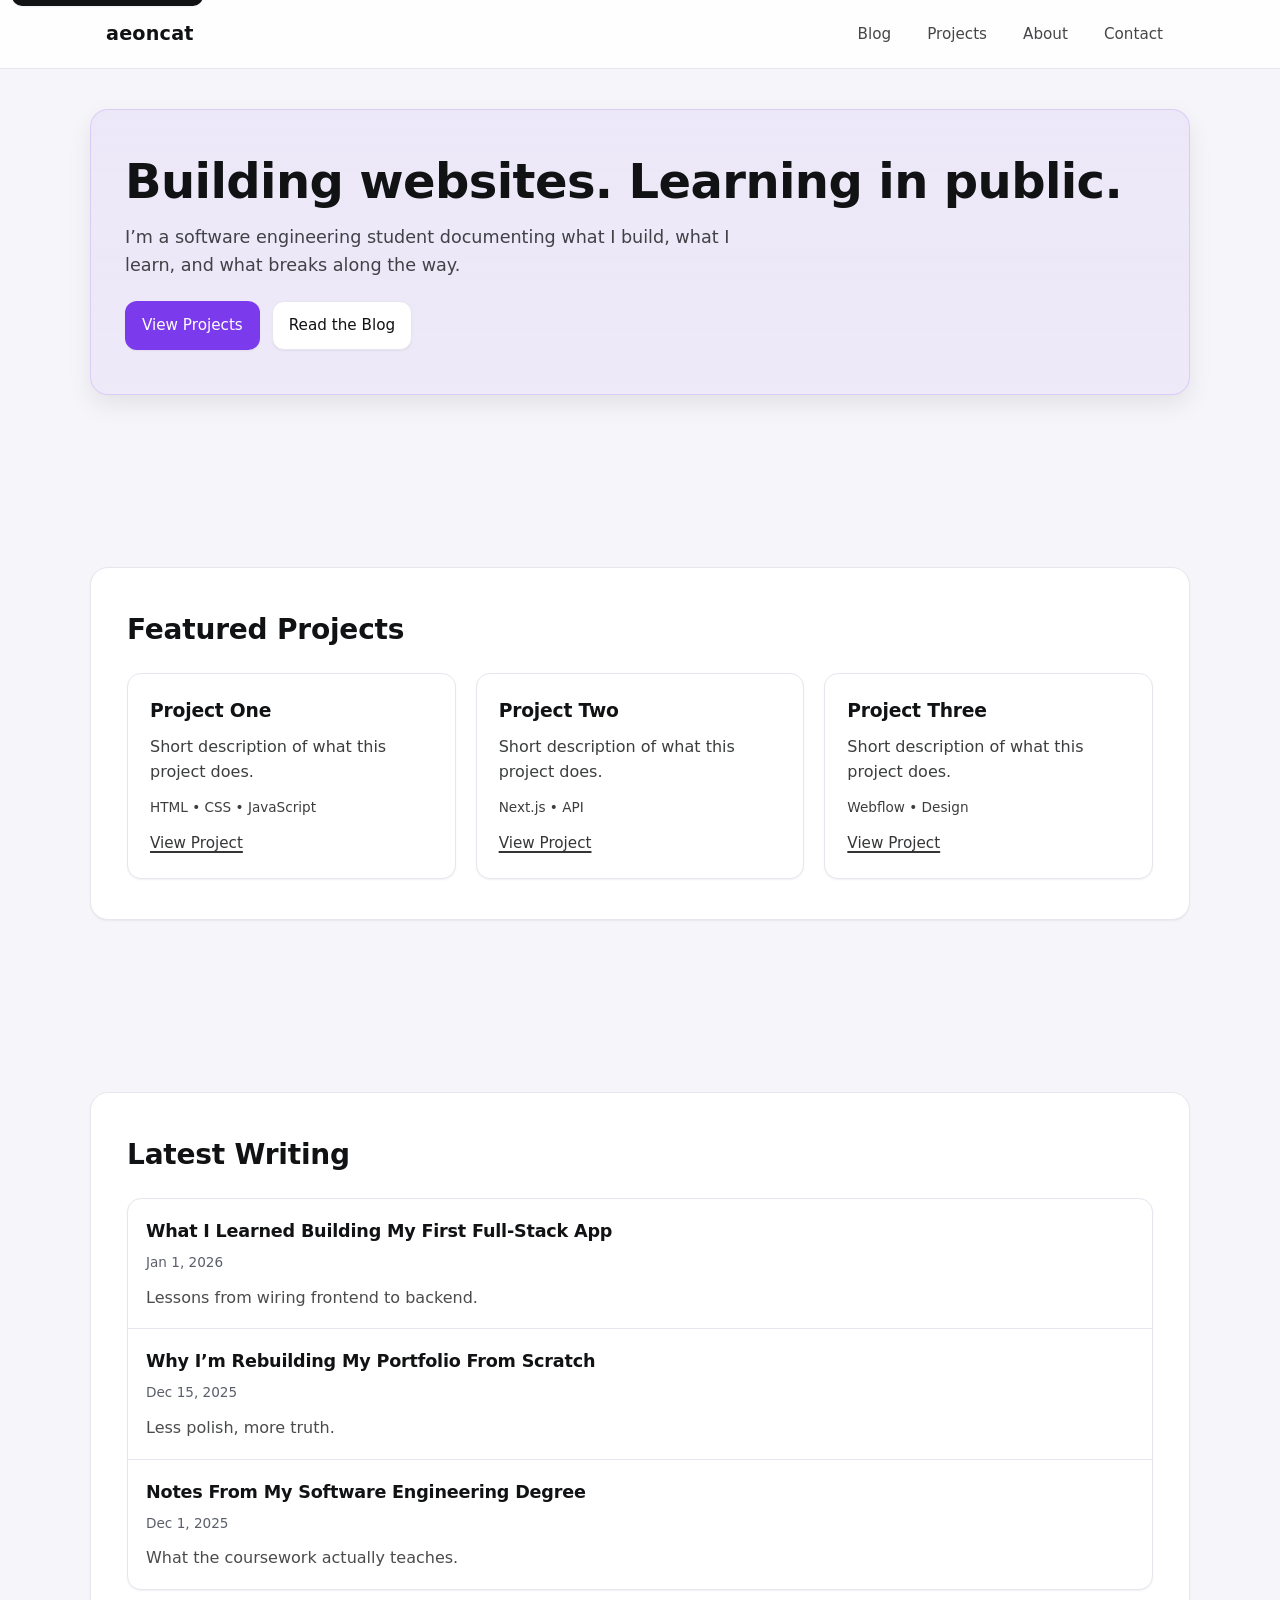
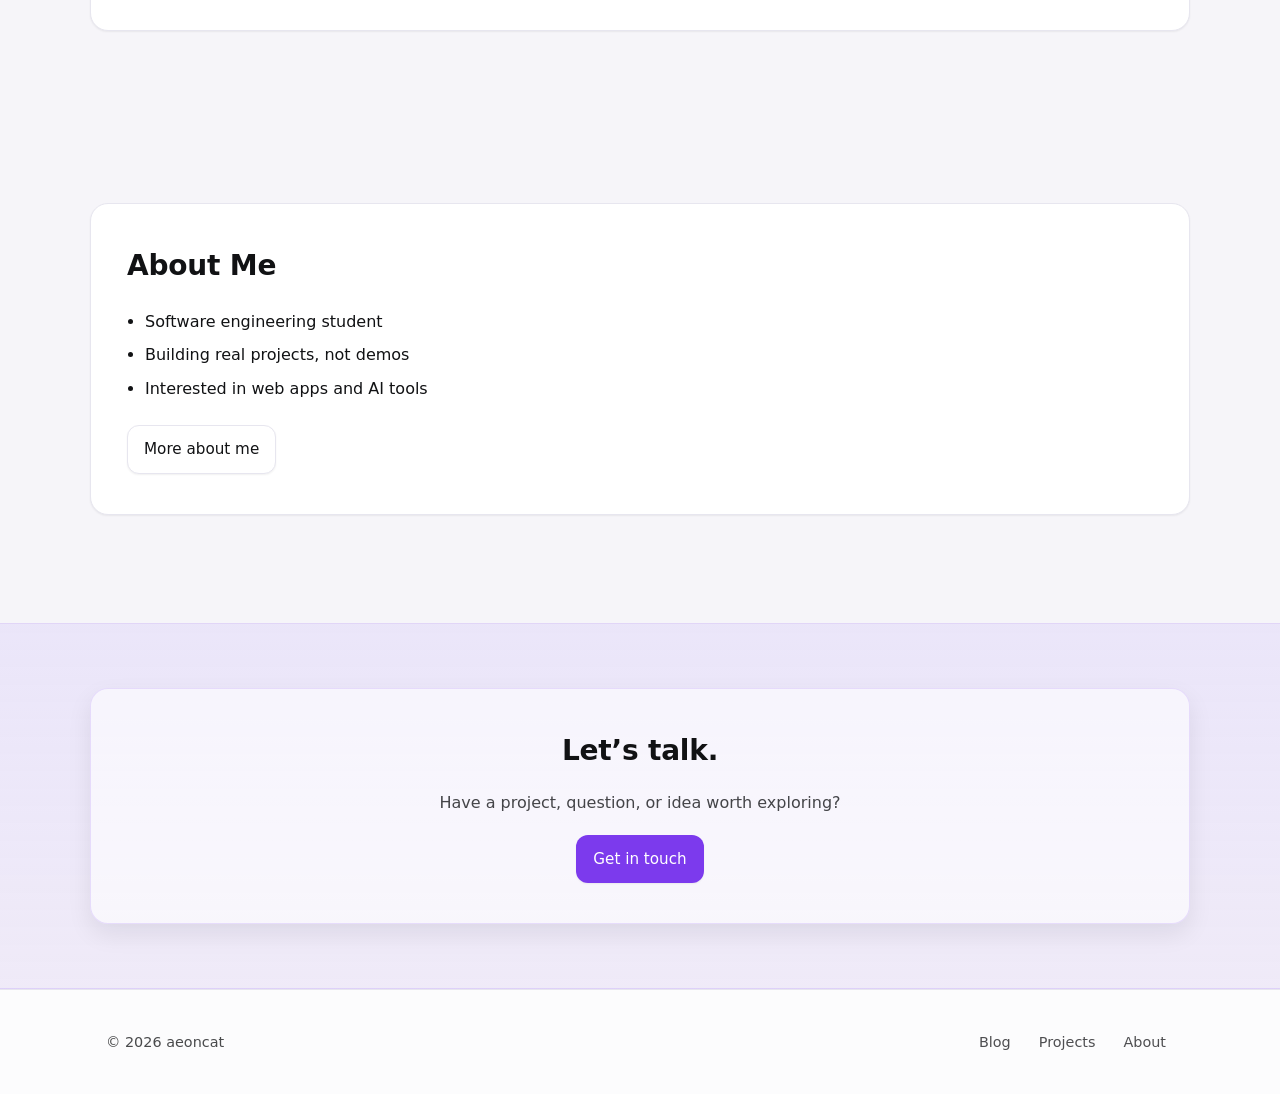
==== index.html @ ac64c687 "deploy again" ====
<!DOCTYPE html>
<html lang="en">

<head>
    <meta charset="UTF-8" />
    <meta name="viewport" content="width=device-width, initial-scale=1.0" />
    <title>aeoncat — blog & portfolio</title>

    <!-- Basic SEO -->
    <meta name="description"
        content="aeoncat — personal blog and portfolio documenting my journey in software engineering and web development." />

    <!-- CSS -->
    <link rel="stylesheet" href="styles.css" />
</head>

<body>

    <!-- Skip link -->
    <a href="#main" class="skip-link">Skip to main content</a>

    <!-- Header -->
    <header class="site-header">
        <div class="container">
            <div class="brand">
                <a href="index.html">aeoncat</a>
            </div>

            <nav class="site-nav">
                <ul>
                    <li><a href="blog.html">Blog</a></li>
                    <li><a href="projects.html">Projects</a></li>
                    <li><a href="about.html">About</a></li>
                    <li><a href="contact.html">Contact</a></li>
                </ul>
            </nav>
        </div>
    </header>

    <!-- Main -->
    <main id="main">

        <!-- Hero -->
        <section class="hero">
            <div class="container">
                <h1>Building websites. Learning in public.</h1>
                <p>
                    I’m a software engineering student documenting what I build,
                    what I learn, and what breaks along the way.
                </p>

                <div class="hero-actions">
                    <a href="projects.html" class="btn primary">View Projects</a>
                    <a href="blog.html" class="btn secondary">Read the Blog</a>
                </div>
            </div>
        </section>

        <!-- Featured Projects -->
        <section class="featured-projects">
            <div class="container">
                <h2>Featured Projects</h2>

                <div class="project-grid">
                    <article class="project-card">
                        <h3>Project One</h3>
                        <p>Short description of what this project does.</p>
                        <p class="tags">HTML • CSS • JavaScript</p>
                        <a href="#" class="link">View Project</a>
                    </article>

                    <article class="project-card">
                        <h3>Project Two</h3>
                        <p>Short description of what this project does.</p>
                        <p class="tags">Next.js • API</p>
                        <a href="#" class="link">View Project</a>
                    </article>

                    <article class="project-card">
                        <h3>Project Three</h3>
                        <p>Short description of what this project does.</p>
                        <p class="tags">Webflow • Design</p>
                        <a href="#" class="link">View Project</a>
                    </article>
                </div>
            </div>
        </section>

        <!-- Latest Blog Posts -->
        <section class="latest-posts">
            <div class="container">
                <h2>Latest Writing</h2>

                <ul class="post-list">
                    <li>
                        <a href="#">
                            <h3>What I Learned Building My First Full-Stack App</h3>
                            <time datetime="2026-01-01">Jan 1, 2026</time>
                            <p>Lessons from wiring frontend to backend.</p>
                        </a>
                    </li>

                    <li>
                        <a href="#">
                            <h3>Why I’m Rebuilding My Portfolio From Scratch</h3>
                            <time datetime="2025-12-15">Dec 15, 2025</time>
                            <p>Less polish, more truth.</p>
                        </a>
                    </li>

                    <li>
                        <a href="#">
                            <h3>Notes From My Software Engineering Degree</h3>
                            <time datetime="2025-12-01">Dec 1, 2025</time>
                            <p>What the coursework actually teaches.</p>
                        </a>
                    </li>
                </ul>
            </div>
        </section>

        <!-- About Snapshot -->
        <section class="about-snapshot">
            <div class="container">
                <h2>About Me</h2>
                <ul>
                    <li>Software engineering student</li>
                    <li>Building real projects, not demos</li>
                    <li>Interested in web apps and AI tools</li>
                </ul>

                <a href="/about.html" class="btn secondary">More about me</a>
            </div>
        </section>

        <!-- Call to Action -->
        <section class="cta">
            <div class="container">
                <h2>Let’s talk.</h2>
                <p>Have a project, question, or idea worth exploring?</p>

                <a href="contact.html" class="btn primary">Get in touch</a>
            </div>
        </section>

    </main>

    <!-- Footer -->
    <footer class="site-footer">
        <div class="container">
            <p>&copy; 2026 aeoncat</p>

            <ul class="footer-nav">
                <li><a href="/blog.html">Blog</a></li>
                <li><a href="/projects.html">Projects</a></li>
                <li><a href="/about.html">About</a></li>
            </ul>
        </div>
    </footer>

</body>

</html>
---- styles.css ----
/* -----------------------
   Theme (Lavender / Gray / Soft Black)
------------------------ */
:root {
    --bg: #f6f5f9;
    /* page background (light gray-lavender) */
    --surface: #ffffff;
    /* cards / header */
    --surface-2: #f2f1f7;
    /* soft section background */
    --text: #111214;
    /* soft black */
    --muted: #5b5f6a;
    /* muted text */
    --border: #e7e6ef;
    /* lavender-gray border */
    --accent: #7c3aed;
    /* lavender (primary) */
    --accent-2: #a78bfa;
    /* lighter lavender */
    --focus: rgba(124, 58, 237, 0.35);

    --radius-sm: 10px;
    --radius: 14px;
    --radius-lg: 18px;

    --shadow-sm: 0 1px 2px rgba(17, 18, 20, 0.06);
    --shadow: 0 10px 24px rgba(17, 18, 20, 0.08);
    --shadow-hover: 0 14px 34px rgba(17, 18, 20, 0.12);

    --container: 1100px;
}

/* -----------------------
   Base Reset
------------------------ */
*,
*::before,
*::after {
    box-sizing: border-box;
}

html {
    font-size: 100%;
}

body {
    margin: 0;
    font-family: system-ui, -apple-system, BlinkMacSystemFont, "Segoe UI",
        Roboto, Helvetica, Arial, sans-serif;
    line-height: 1.6;
    color: var(--text);
    background-color: var(--bg);
}

/* Better defaults */
img {
    max-width: 100%;
    height: auto;
    display: block;
}

a {
    color: inherit;
}

:focus-visible {
    outline: 3px solid var(--focus);
    outline-offset: 3px;
    border-radius: 8px;
}

/* -----------------------
   Accessibility
------------------------ */
.skip-link {
    position: absolute;
    top: -40px;
    left: 12px;
    background: var(--text);
    color: #fff;
    padding: 10px 12px;
    z-index: 100;
    border-radius: 10px;
    box-shadow: var(--shadow-sm);
}

.skip-link:focus {
    top: 12px;
}

/* -----------------------
   Layout Helpers
------------------------ */
.container {
    max-width: var(--container);
    padding: 0 16px;
    margin: 0 auto;
}

/* -----------------------
   Header
------------------------ */
.site-header {
    border-bottom: 1px solid var(--border);
    background-color: rgba(255, 255, 255, 0.9);
    backdrop-filter: blur(8px);
}

.site-header .container {
    display: flex;
    align-items: center;
    justify-content: space-between;
    min-height: 68px;
    padding-top: 8px;
    padding-bottom: 8px;
}

.brand a {
    font-weight: 800;
    font-size: 1.2rem;
    text-decoration: none;
    color: var(--text);
    letter-spacing: 0.2px;
}

.brand a:hover {
    color: var(--accent);
}

.site-nav ul {
    list-style: none;
    margin: 0;
    padding: 0;
    display: flex;
    gap: 14px;
    flex-wrap: wrap;
    align-items: center;
}

.site-nav a {
    text-decoration: none;
    color: rgba(17, 18, 20, 0.78);
    font-size: 0.95rem;
    padding: 8px 10px;
    border-radius: 10px;
    border: 1px solid transparent;
}

.site-nav a:hover {
    color: var(--text);
    background: rgba(124, 58, 237, 0.08);
    border-color: rgba(124, 58, 237, 0.18);
}

.site-nav a[aria-current="page"] {
    color: var(--accent);
    background: rgba(124, 58, 237, 0.10);
    border-color: rgba(124, 58, 237, 0.22);
}

/* -----------------------
   Sections
------------------------ */
section {
    padding: 64px 0;
}

section h2 {
    margin-top: 0;
    margin-bottom: 20px;
    font-size: 1.75rem;
    letter-spacing: -0.2px;
}

main>section:first-child {
    padding-top: 40px;
}

/* -----------------------
   Hero
------------------------ */
.hero .container {
    background: linear-gradient(180deg,
            rgba(167, 139, 250, 0.12),
            rgba(124, 58, 237, 0.06));
    border: 1px solid rgba(124, 58, 237, 0.16);
    border-radius: var(--radius-lg);
    box-shadow: var(--shadow);
    padding: 36px 18px;
}

.hero h1 {
    font-size: 2.5rem;
    line-height: 1.15;
    margin: 0 0 14px 0;
    letter-spacing: -0.6px;
}

.hero p {
    max-width: 640px;
    font-size: 1.1rem;
    margin: 0 0 22px 0;
    color: rgba(17, 18, 20, 0.78);
}

.hero-actions {
    display: flex;
    gap: 12px;
    flex-wrap: wrap;
}

/* -----------------------
   Buttons & Links
------------------------ */
.btn {
    display: inline-block;
    padding: 11px 16px;
    border-radius: 12px;
    font-size: 0.95rem;
    text-decoration: none;
    border: 1px solid var(--border);
    box-shadow: var(--shadow-sm);
    transition: transform 140ms ease, box-shadow 140ms ease, border-color 140ms ease,
        background-color 140ms ease, color 140ms ease;
}

.btn.primary {
    background: var(--accent);
    border-color: rgba(124, 58, 237, 0.35);
    color: #fff;
}

.btn.secondary {
    background: var(--surface);
    color: var(--text);
}

.btn:hover {
    transform: translateY(-1px);
    box-shadow: var(--shadow);
    border-color: rgba(124, 58, 237, 0.25);
}

.btn.primary:hover {
    background: #6d28d9;
    /* slightly deeper lavender */
}

.link {
    font-size: 0.95rem;
    text-decoration: underline;
    text-decoration-thickness: 2px;
    text-underline-offset: 3px;
    color: rgba(17, 18, 20, 0.85);
}

.link:hover {
    color: var(--accent);
}

/* -----------------------
   Featured Projects
------------------------ */
.project-grid {
    display: grid;
    grid-template-columns: 1fr;
    gap: 20px;
}

.project-card {
    background: var(--surface);
    border: 1px solid var(--border);
    border-radius: var(--radius);
    padding: 22px;
    box-shadow: var(--shadow-sm);
    transition: transform 140ms ease, box-shadow 140ms ease, border-color 140ms ease;
}

.project-card:hover {
    transform: translateY(-2px);
    box-shadow: var(--shadow-hover);
    border-color: rgba(124, 58, 237, 0.22);
}

.project-card h3 {
    margin: 0 0 8px 0;
    letter-spacing: -0.2px;
}

.project-card p {
    margin: 0 0 12px 0;
    color: rgba(17, 18, 20, 0.82);
}

.tags {
    font-size: 0.85rem;
    color: var(--muted);
}

/* -----------------------
   Blog Posts
------------------------ */
.post-list {
    list-style: none;
    padding: 0;
    margin: 0;
    background: var(--surface);
    border: 1px solid var(--border);
    border-radius: var(--radius);
    box-shadow: var(--shadow-sm);
    overflow: hidden;
}

.post-list li {
    padding: 18px 18px;
    border-bottom: 1px solid var(--border);
}

.post-list li:last-child {
    border-bottom: none;
}

.post-list a {
    text-decoration: none;
    color: inherit;
    display: block;
}

.post-list a:hover h3 {
    color: var(--accent);
}

.post-list h3 {
    margin: 0 0 4px 0;
    font-size: 1.1rem;
    letter-spacing: -0.2px;
}

.post-list time {
    font-size: 0.85rem;
    color: var(--muted);
}

.post-list p {
    margin: 10px 0 0 0;
    color: rgba(17, 18, 20, 0.76);
}

/* -----------------------
   About Snapshot
------------------------ */
.about-snapshot ul {
    padding-left: 18px;
    margin-bottom: 24px;
}

.about-snapshot li {
    margin-bottom: 8px;
}

/* -----------------------
   CTA
------------------------ */
.cta {
    background: linear-gradient(180deg,
            rgba(167, 139, 250, 0.14),
            rgba(124, 58, 237, 0.06));
    border-top: 1px solid rgba(124, 58, 237, 0.12);
    border-bottom: 1px solid rgba(124, 58, 237, 0.12);
    text-align: center;
}

.cta .container {
    background: rgba(255, 255, 255, 0.6);
    border: 1px solid rgba(124, 58, 237, 0.14);
    border-radius: var(--radius-lg);
    box-shadow: var(--shadow);
    padding: 34px 18px;
}

.cta h2 {
    margin-bottom: 10px;
}

.cta p {
    margin-bottom: 20px;
    color: rgba(17, 18, 20, 0.78);
}

/* -----------------------
   Footer
------------------------ */
.site-footer {
    border-top: 1px solid var(--border);
    padding: 26px 0;
    font-size: 0.9rem;
    color: rgba(17, 18, 20, 0.76);
    background: rgba(255, 255, 255, 0.7);
}

.site-footer .container {
    display: flex;
    justify-content: space-between;
    flex-wrap: wrap;
    gap: 14px;
    align-items: center;
}

.footer-nav {
    list-style: none;
    display: flex;
    gap: 12px;
    padding: 0;
    margin: 0;
    flex-wrap: wrap;
}

.footer-nav a {
    text-decoration: none;
    color: rgba(17, 18, 20, 0.74);
    padding: 6px 8px;
    border-radius: 10px;
}

.footer-nav a:hover {
    color: var(--accent);
    background: rgba(124, 58, 237, 0.08);
}

/* -----------------------
   Desktop Enhancements
------------------------ */
@media (min-width: 768px) {
    .project-grid {
        grid-template-columns: repeat(3, 1fr);
    }

    .hero .container {
        padding: 44px 34px;
    }

    .hero h1 {
        font-size: 3rem;
    }

    .cta .container {
        padding: 40px 34px;
    }
}

/* -----------------------
   Post / Article Styling
------------------------ */
main article .container {
    max-width: 720px;
}

main article h1 {
    font-size: 2.25rem;
    line-height: 1.2;
    margin-bottom: 12px;
    letter-spacing: -0.4px;
}

main article time {
    display: inline-block;
    font-size: 0.9rem;
    color: var(--muted);
    margin-bottom: 24px;
}

main article h2 {
    margin-top: 44px;
    margin-bottom: 12px;
    font-size: 1.5rem;
    letter-spacing: -0.2px;
}

main article p {
    margin: 0 0 16px 0;
    color: rgba(17, 18, 20, 0.84);
}

main article ul {
    margin: 0 0 16px 0;
    padding-left: 18px;
}

main article li {
    margin-bottom: 8px;
}

main article a {
    color: var(--accent);
    text-decoration: underline;
    text-decoration-thickness: 2px;
    text-underline-offset: 3px;
}

main article a:hover {
    color: #6d28d9;
}

main article section {
    padding: 30px 0;
}

@media (max-width: 480px) {
    section {
        padding: 52px 0;
    }

    .hero .container {
        padding: 30px 16px;
    }

    main article h1 {
        font-size: 1.9rem;
    }

    main article h2 {
        font-size: 1.3rem;
    }
}

/* -----------------------
   Global Section Polish
   (Carded layout, no HTML changes)
------------------------ */

/* Give most sections a soft card feel */
main>section:not(.hero):not(.cta) .container {
    background: var(--surface);
    border: 1px solid var(--border);
    border-radius: var(--radius-lg);
    box-shadow: var(--shadow-sm);
    padding: 32px 20px;
}

/* Slight lift on hover for interactive sections */
main>section:not(.hero):not(.cta) .container:hover {
    box-shadow: var(--shadow);
}

/* Keep hero and CTA special */
.hero .container,
.cta .container {
    border-radius: var(--radius-lg);
}

/* Tighten headings inside cards */
main>section h1,
main>section h2 {
    margin-top: 0;
}

/* Calm background rhythm */
main {
    display: flex;
    flex-direction: column;
    gap: 32px;
}

/* Desktop breathing room */
@media (min-width: 768px) {
    main {
        gap: 44px;
    }

    main>section:not(.hero):not(.cta) .container {
        padding: 40px 36px;
    }
}
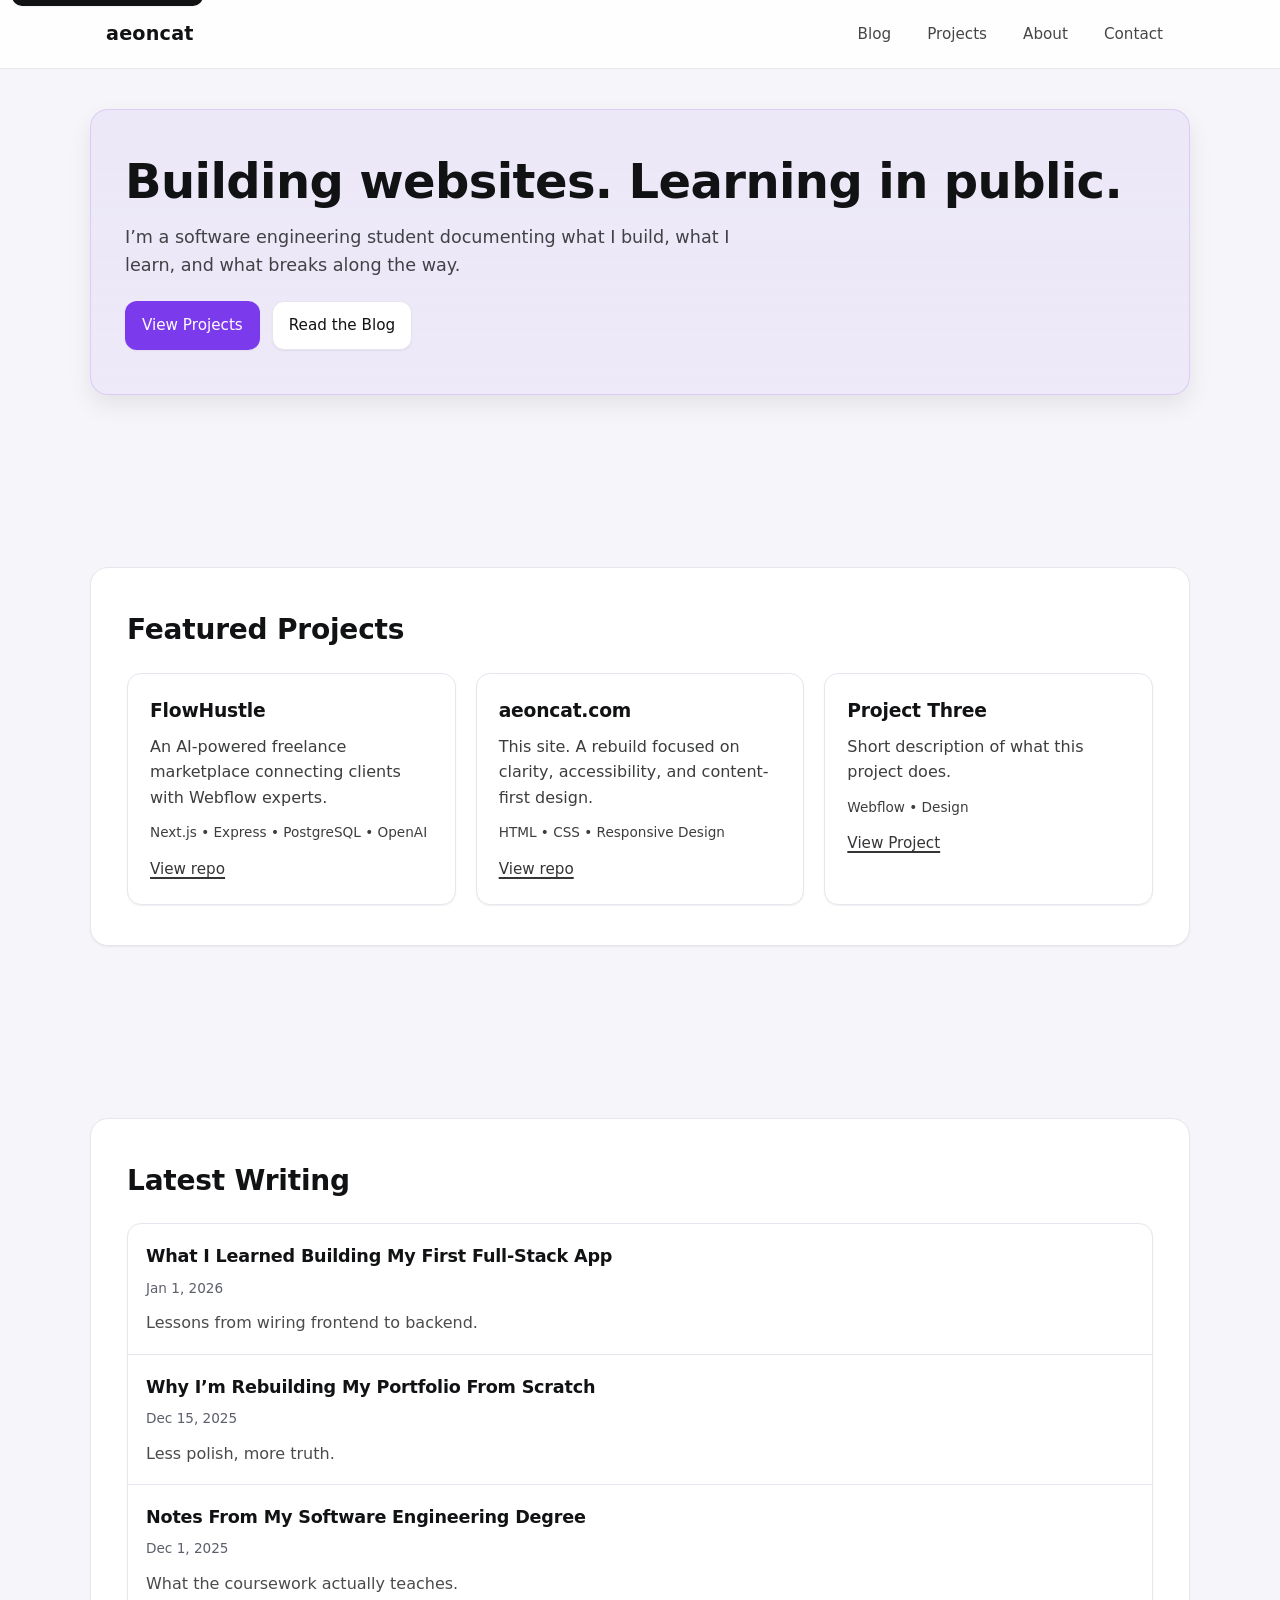
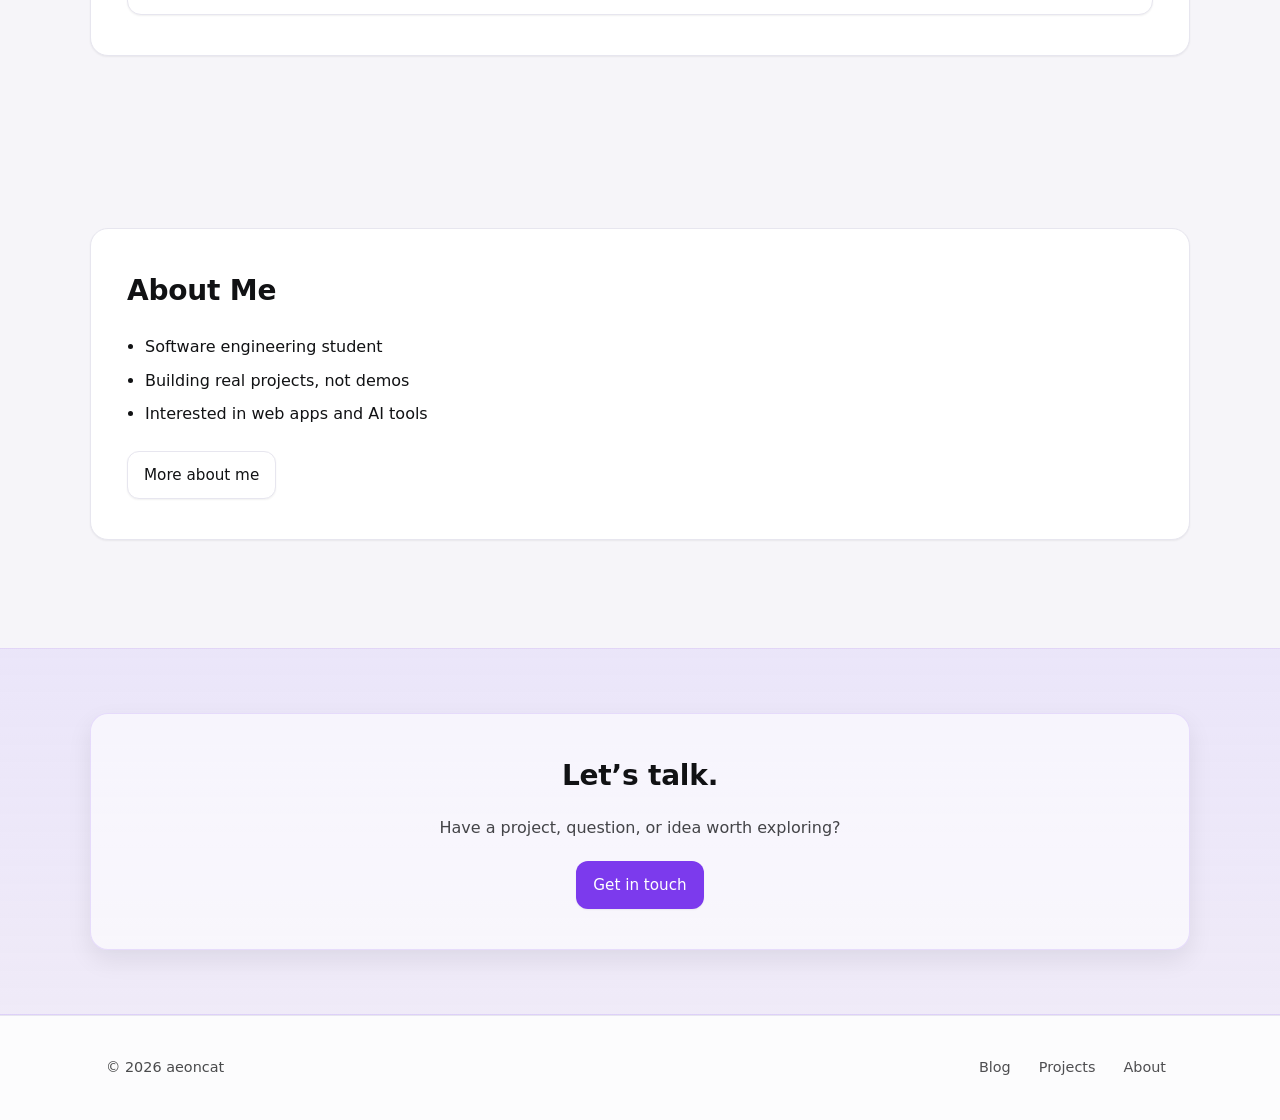
==== commit 22f8c029: "adds project examples" ====
--- a/index.html
+++ b/index.html
@@ -63,17 +63,17 @@
 
                 <div class="project-grid">
                     <article class="project-card">
-                        <h3>Project One</h3>
-                        <p>Short description of what this project does.</p>
-                        <p class="tags">HTML • CSS • JavaScript</p>
-                        <a href="#" class="link">View Project</a>
+                        <h3>FlowHustle</h3>
+                        <p>An AI-powered freelance marketplace connecting clients with Webflow experts.</p>
+                        <p class="tags">Next.js • Express • PostgreSQL • OpenAI</p>
+                        <a href="https://github.com/aeoncat/FlowHustle" class="link">View repo</a>
                     </article>
 
                     <article class="project-card">
-                        <h3>Project Two</h3>
-                        <p>Short description of what this project does.</p>
-                        <p class="tags">Next.js • API</p>
-                        <a href="#" class="link">View Project</a>
+                        <h3>aeoncat.com</h3>
+                        <p>This site. A rebuild focused on clarity, accessibility, and content-first design.</p>
+                        <p class="tags">HTML • CSS • Responsive Design</p>
+                        <a href="https://github.com/aeoncat/aeoncat-site" class="link">View repo</a>
                     </article>
 
                     <article class="project-card">
